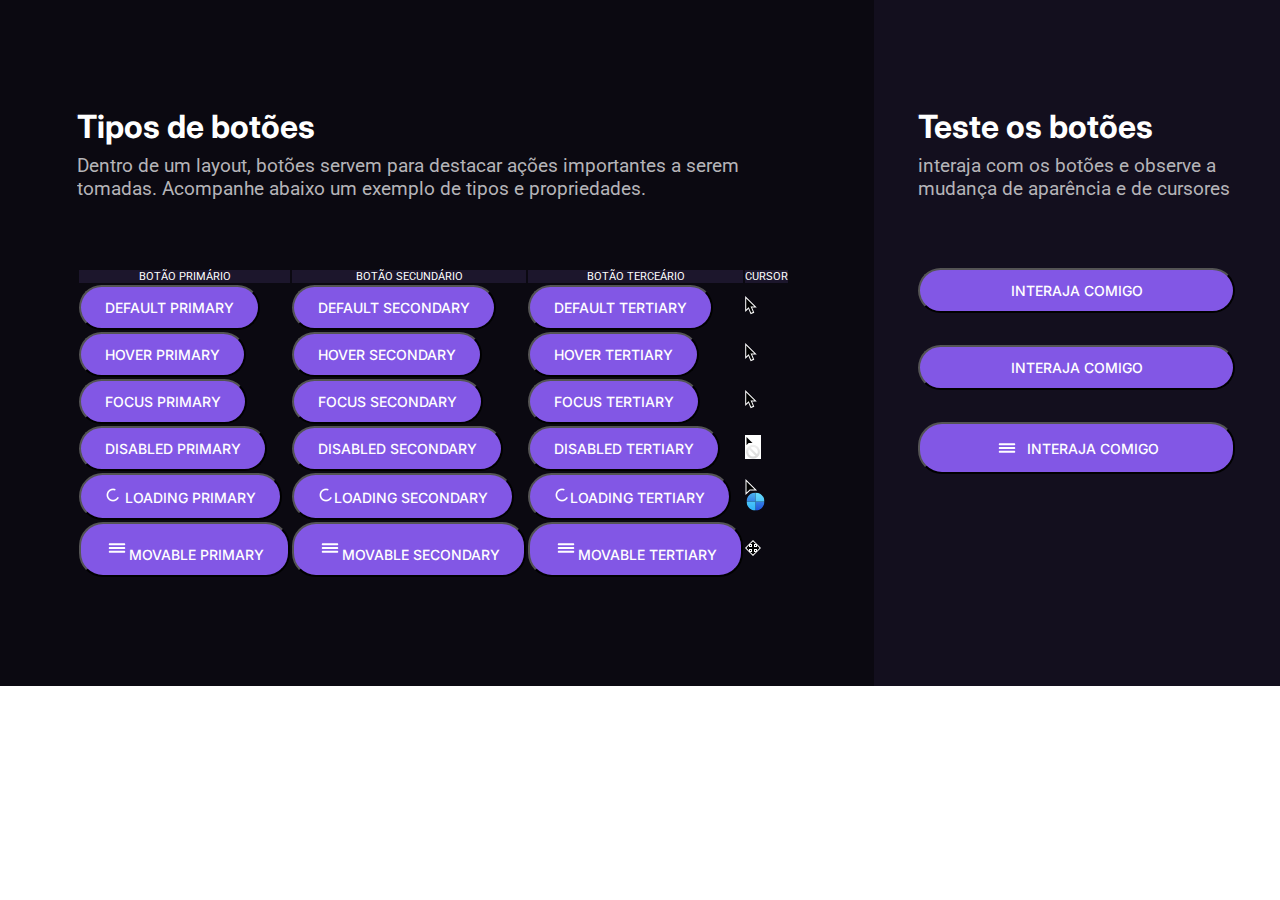
==== 03-types-of-button/index.html @ d575fe92 "add project 03-buttons" ====
<!DOCTYPE html>
<html lang="pt-br">
  <head>
    <meta charset="UTF-8" />
    <meta name="viewport" content="width=device-width, initial-scale=1.0" />

    <link rel="preconnect" href="https://fonts.googleapis.com" />
    <link rel="preconnect" href="https://fonts.gstatic.com" crossorigin />
    <link
      href="https://fonts.googleapis.com/css2?family=Inter:wght@500;700&family=Roboto&display=swap"
      rel="stylesheet"
    />

    <link rel="stylesheet" href="style.css" />

    <title>Botões e Cursores</title>
  </head>
  <body>
    <div id="app">
      <main>
        <h1>Tipos de botões</h1>
        <p>
          Dentro de um layout, botões servem para destacar ações importantes a
          serem tomadas. Acompanhe abaixo um exemplo de tipos e propriedades.
        </p>

        <table>
          <tr class="coluna">
            <th>BOTÃO PRIMÁRIO</th>
            <th>BOTÃO SECUNDÁRIO</th>
            <th>BOTÃO TERCEÁRIO</th>
            <th>CURSOR</th>
          </tr>
          <!--<tr class="linha">
            <th>DEFAULT</th>
            <th>HOVER</th>
            <th>FOCUS</th>
            <th>DISABLED</th>
            <th>LOADING</th>
            <th>MOVABLE</th>
          </tr>-->

          <tr>
            <td>
              <button>DEFAULT PRIMARY</button>
            </td>
            <td>
              <button>DEFAULT SECONDARY</button>
            </td>
            <td>
              <button>DEFAULT TERTIARY</button>
            </td>
            <td><img src="./assets/cursor-pointer.svg" alt="" /></td>
          </tr>

          <tr>
            <td>
              <button>HOVER PRIMARY</button>
            </td>
            <td>
              <button>HOVER SECONDARY</button>
            </td>
            <td>
              <button>HOVER TERTIARY</button>
            </td>
            <td><img src="./assets/cursor-pointer.svg" alt="" /></td>
          </tr>

          <tr>
            <td>
              <button>FOCUS PRIMARY</button>
            </td>
            <td>
              <button>FOCUS SECONDARY</button>
            </td>
            <td>
              <button>FOCUS TERTIARY</button>
            </td>
            <td><img src="./assets/cursor-pointer.svg" alt="" /></td>
          </tr>
          <tr>
            <td>
              <button>DISABLED PRIMARY</button>
            </td>
            <td>
              <button>DISABLED SECONDARY</button>
            </td>
            <td>
              <button>DISABLED TERTIARY</button>
            </td>
            <td><img src="./assets/cursor-disabled.jpg" alt="" /></td>
          </tr>

          <tr>
            <td>
              <button>
                <img src="./assets/icon-loading.png" alt="" /> LOADING PRIMARY
              </button>
            </td>
            <td>
              <button>
                <img src="./assets/icon-loading.png" alt="" />LOADING SECONDARY
              </button>
            </td>
            <td>
              <button>
                <img src="./assets/icon-loading.png" alt="" />LOADING TERTIARY
              </button>
            </td>
            <td><img src="./assets/cursor-loading.svg" alt="" /></td>
          </tr>

          <tr>
            <td>
              <button>
                <img src="./assets/icon-movable.svg" alt="" />MOVABLE PRIMARY
              </button>
            </td>
            <td>
              <button>
                <img src="./assets/icon-movable.svg" alt="" />MOVABLE SECONDARY
              </button>
            </td>
            <td>
              <button>
                <img src="./assets/icon-movable.svg" alt="" />MOVABLE TERTIARY
              </button>
            </td>
            <td><img src="./assets/cursor-movable.svg" alt="" /></td>
          </tr>
        </table>
      </main>

      <aside>
        <div class="text-aside">
          <h1>Teste os botões</h1>
          <p>
            interaja com os botões e observe a mudança de aparência e de
            cursores
          </p>
        </div>

        <button>INTERAJA COMIGO</button>
        <button>INTERAJA COMIGO</button>
        <button>
          <img src="./assets/icon-movable.svg" alt="" />INTERAJA COMIGO
        </button>
      </aside>
    </div>
  </body>
</html>
---- 03-types-of-button/style.css ----
* {
  margin: 0;
  padding: 0;
  box-sizing: border-box;
}
body {
  color: white;
}
#app {
  background-color: #0b0911;

  display: flex;
  justify-content: space-between;
}

h1 {
  margin-bottom: 8px;
  font-family: "Inter", sans-serif;
}

p {
  margin-bottom: 68px;
  font-family: "Roboto", sans-serif;
  font-size: 19px;
  font-weight: 400;
  color: #b5b4b8;
}

main {
  padding: 107px 77px;
}

table {
}

th {
  color: #fff;

  text-align: center;
  font-family: "Roboto", sans-serif;
  font-size: 11px;
  font-weight: 400;
}

.coluna,
.linha {
  background-color: #1c162c;
}
td {
}

button {
  padding: 12px 24px;

  justify-content: center;
  border-radius: 24px;

  background-color: #8257e5;

  color: white;
  font-size: 14px;
  font-weight: 500;
  font-family: "Inter", sans-serif;
}

aside {
  width: 406px;
  padding: 107px 44px;
  background-color: #130f1e;
}

aside .text-aside {
  width: 318px;
}

aside button {
  margin-bottom: 32px;
  width: 317px;
  align-items: center;
  display: flex;
  gap: 8px;
}
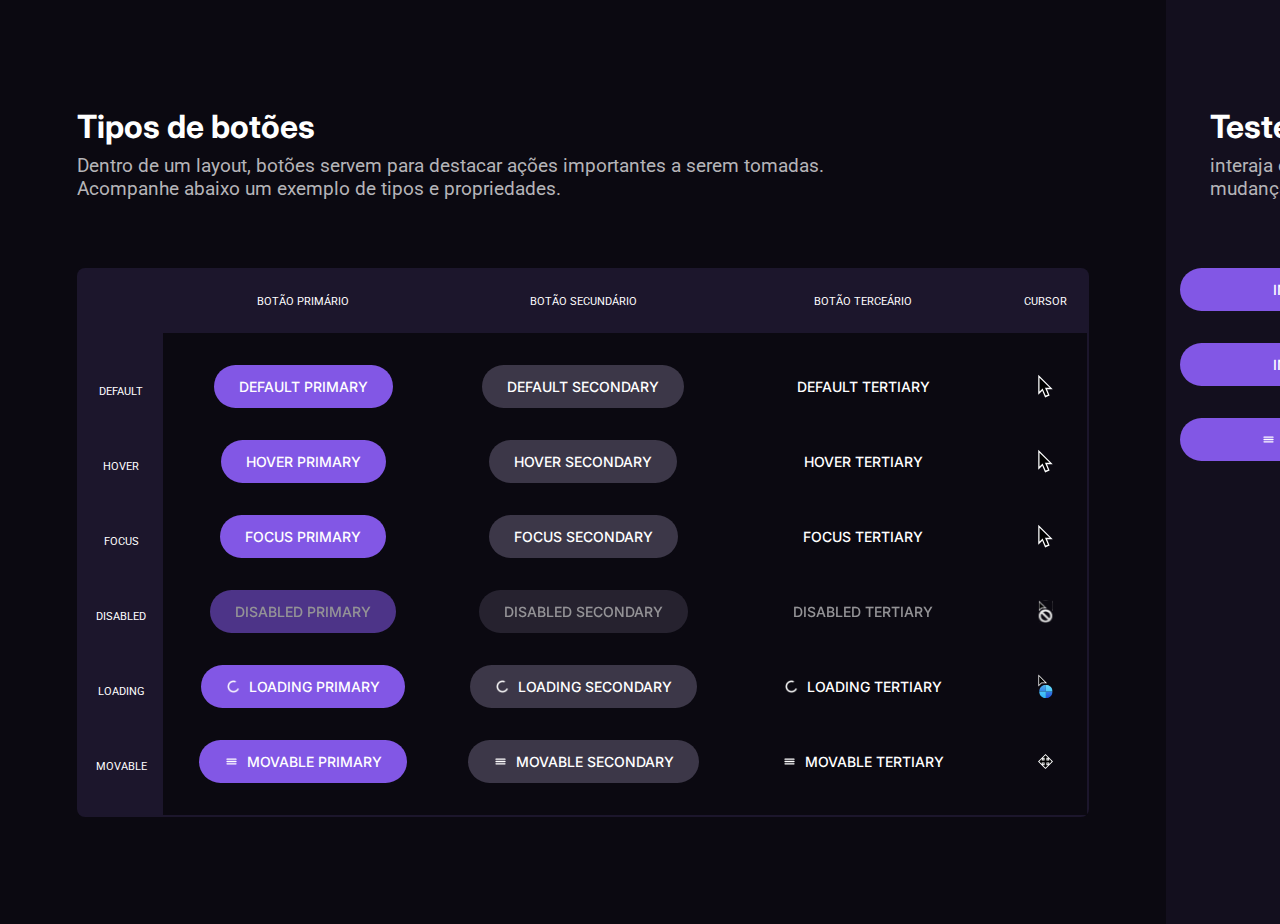
==== commit 514ca78e: "03-update table" ====
--- a/03-types-of-button/index.html
+++ b/03-types-of-button/index.html
@@ -10,6 +10,7 @@
       href="https://fonts.googleapis.com/css2?family=Inter:wght@500;700&family=Roboto&display=swap"
       rel="stylesheet"
     />
+    <link rel="stylesheet" type="text/css" href="reset.css" />
 
     <link rel="stylesheet" href="style.css" />
 
@@ -25,108 +26,120 @@
         </p>
 
         <table>
-          <tr class="coluna">
+          <tr>
+            <th id="coluna"></th>
             <th>BOTÃO PRIMÁRIO</th>
             <th>BOTÃO SECUNDÁRIO</th>
             <th>BOTÃO TERCEÁRIO</th>
-            <th>CURSOR</th>
+            <th class="cursor">CURSOR</th>
           </tr>
-          <!--<tr class="linha">
-            <th>DEFAULT</th>
-            <th>HOVER</th>
-            <th>FOCUS</th>
-            <th>DISABLED</th>
-            <th>LOADING</th>
-            <th>MOVABLE</th>
-          </tr>-->
 
-          <tr>
+          <tr class="primeira">
+            <th id="coluna">DEFAULT</th>
             <td>
               <button>DEFAULT PRIMARY</button>
             </td>
             <td>
-              <button>DEFAULT SECONDARY</button>
+              <button class="secundary">DEFAULT SECONDARY</button>
             </td>
             <td>
-              <button>DEFAULT TERTIARY</button>
+              <button class="tertiary">DEFAULT TERTIARY</button>
             </td>
-            <td><img src="./assets/cursor-pointer.svg" alt="" /></td>
+            <td class="cursor">
+              <img src="./assets/cursor-pointer.svg" alt="" />
+            </td>
           </tr>
 
           <tr>
+            <th id="coluna">HOVER</th>
             <td>
-              <button>HOVER PRIMARY</button>
+              <button class="primary primary-hover">HOVER PRIMARY</button>
             </td>
             <td>
-              <button>HOVER SECONDARY</button>
+              <button class="secundary secundary-hover">HOVER SECONDARY</button>
             </td>
             <td>
-              <button>HOVER TERTIARY</button>
+              <button class="tertiary tertiary-hover">HOVER TERTIARY</button>
             </td>
-            <td><img src="./assets/cursor-pointer.svg" alt="" /></td>
+            <td class="cursor">
+              <img src="./assets/cursor-pointer.svg" alt="" />
+            </td>
           </tr>
 
           <tr>
+            <th id="coluna">FOCUS</th>
             <td>
-              <button>FOCUS PRIMARY</button>
+              <button class="primary-focus">FOCUS PRIMARY</button>
             </td>
             <td>
-              <button>FOCUS SECONDARY</button>
+              <button class="secundary secundary-focus">FOCUS SECONDARY</button>
             </td>
             <td>
-              <button>FOCUS TERTIARY</button>
+              <button class="tertiary tertiary-focus">FOCUS TERTIARY</button>
             </td>
-            <td><img src="./assets/cursor-pointer.svg" alt="" /></td>
-          </tr>
-          <tr>
-            <td>
-              <button>DISABLED PRIMARY</button>
+            <td class="cursor">
+              <img src="./assets/cursor-pointer.svg" alt="" />
             </td>
-            <td>
-              <button>DISABLED SECONDARY</button>
-            </td>
-            <td>
-              <button>DISABLED TERTIARY</button>
-            </td>
-            <td><img src="./assets/cursor-disabled.jpg" alt="" /></td>
           </tr>
 
           <tr>
+            <th id="coluna">DISABLED</th>
             <td>
-              <button>
+              <button class="primary disabled">DISABLED PRIMARY</button>
+            </td>
+            <td>
+              <button class="secundary disabled">DISABLED SECONDARY</button>
+            </td>
+            <td>
+              <button class="tertiary disabled">DISABLED TERTIARY</button>
+            </td>
+            <td class="cursor">
+              <img src="./assets/cursor-disabled.svg" alt="" />
+            </td>
+          </tr>
+
+          <tr>
+            <th id="coluna">LOADING</th>
+            <td>
+              <button class="loading ">
                 <img src="./assets/icon-loading.png" alt="" /> LOADING PRIMARY
               </button>
             </td>
             <td>
-              <button>
+              <button class="secundary loading">
                 <img src="./assets/icon-loading.png" alt="" />LOADING SECONDARY
               </button>
             </td>
             <td>
-              <button>
+              <button class="tertiary loading">
                 <img src="./assets/icon-loading.png" alt="" />LOADING TERTIARY
               </button>
             </td>
-            <td><img src="./assets/cursor-loading.svg" alt="" /></td>
+            <td class="cursor">
+              <img src="./assets/cursor-loading.svg" alt="" />
+            </td>
           </tr>
 
-          <tr>
+          <tr >
+            <th id="coluna" class="last-row " >MOVABLE</th>
             <td>
-              <button>
+              <button class="movable primary-movable last-row ">
                 <img src="./assets/icon-movable.svg" alt="" />MOVABLE PRIMARY
               </button>
             </td>
             <td>
-              <button>
+              <button class="movable secundary last-row ">
                 <img src="./assets/icon-movable.svg" alt="" />MOVABLE SECONDARY
               </button>
             </td>
             <td>
-              <button>
+              <button class="movable tertiary last-row ">
                 <img src="./assets/icon-movable.svg" alt="" />MOVABLE TERTIARY
               </button>
             </td>
-            <td><img src="./assets/cursor-movable.svg" alt="" /></td>
+            <td class=" cursor   ">
+              <img class="last-row " src="./assets/cursor-movable.svg" alt="" />
+            </td>
           </tr>
         </table>
       </main>
@@ -139,12 +152,13 @@
             cursores
           </p>
         </div>
-
-        <button>INTERAJA COMIGO</button>
-        <button>INTERAJA COMIGO</button>
-        <button>
-          <img src="./assets/icon-movable.svg" alt="" />INTERAJA COMIGO
-        </button>
+        <div class="buttons-aside">
+          <button>INTERAJA COMIGO</button>
+          <button>INTERAJA COMIGO</button>
+          <button>
+            <img src="./assets/icon-movable.svg" alt="" />INTERAJA COMIGO
+          </button>
+        </div>
       </aside>
     </div>
   </body>
--- a/03-types-of-button/style.css
+++ b/03-types-of-button/style.css
@@ -2,15 +2,18 @@
   margin: 0;
   padding: 0;
   box-sizing: border-box;
+  -webkit-font-smootthing: antialiased;
+  -moz-osx-font-smoothing: grayscale;
 }
 body {
   color: white;
+  max-width: 100vh;
+  max-width: 100vw;
 }
 #app {
   background-color: #0b0911;
-
   display: flex;
-  justify-content: space-between;
+  justify-content: space-between; 
 }
 
 h1 {
@@ -19,6 +22,7 @@
 }
 
 p {
+  max-width: 808px;
   margin-bottom: 68px;
   font-family: "Roboto", sans-serif;
   font-size: 19px;
@@ -29,11 +33,18 @@
 main {
   padding: 107px 77px;
 }
-
+ 
 table {
+  border-radius: 8px;
+  background: #1c162c;
+  max-width: 958px;
 }
 
-th {
+tr {
+  display: flex;
+}
+th,
+tr {
   color: #fff;
 
   text-align: center;
@@ -42,19 +53,43 @@
   font-weight: 400;
 }
 
-.coluna,
-.linha {
-  background-color: #1c162c;
+th {
+  padding: 25px;
+  display: flex;
+  width: 280px;
+  justify-content: center;
 }
+th#coluna {
+  width: 84px;
+  padding: 10px 27px;
+  align-items: center;
+  flex-direction: column;
+  flex-wrap: nowrap;
+  justify-content: flex-end;
+}
+
+th.cursor,
+td.cursor {
+  width: 84px;
+}
+
 td {
+  background-color: #0b0911;
+  width: 280px;
+  display: flex;
+  justify-content: center;
+  padding-block-start: 32px;
 }
 
 button {
+  text-decoration: none;
+
+  display: flex;
+  align-items: center;
+  gap: 8px;
   padding: 12px 24px;
-
-  justify-content: center;
+  border: 1px solid transparent;
   border-radius: 24px;
-
   background-color: #8257e5;
 
   color: white;
@@ -62,9 +97,59 @@
   font-weight: 500;
   font-family: "Inter", sans-serif;
 }
+img {
+  width: 15px;
+}
+.primary {
+  background-color: #8257e5;
+}
+.primary-hover:hover {
+  background-color: #9674e5;
+}
 
+.primary-focus:focus {
+  border: 2px solid #d9cdf7;
+  background: #8257e5;
+}
+
+.secundary {
+  background-color: #3c3748;
+}
+.secundary-hover:hover {
+  background-color: #6a617f;
+}
+
+.secundary-focus:focus {
+  border: 2px solid #d9cdf7;
+}
+
+.tertiary {
+  background: transparent;
+}
+
+.tertiary-hover:hover {
+  background: #1c162c;
+}
+
+.tertiary-focus:focus {
+  border: 2px solid #d9cdf7;
+}
+
+.disabled {
+  cursor: no-drop;
+  opacity: 0.56;
+}
+.movable {
+  cursor: move;
+}
+.last-row {
+  margin-bottom: 32px;
+}
+.loading {
+  cursor: progress;
+}
 aside {
-  width: 406px;
+  width: 27%;
   padding: 107px 44px;
   background-color: #130f1e;
 }
@@ -73,10 +158,17 @@
   width: 318px;
 }
 
+aside .buttons-aside {
+  display: flex;
+  flex-direction: column;
+  gap: 32px;
+  align-items: center;
+}
+
 aside button {
-  margin-bottom: 32px;
+  display: flex;
+  align-items: center;
   width: 317px;
-  align-items: center;
-  display: flex;
-  gap: 8px;
+  justify-content: center;
+  cursor: pointer;
 }
